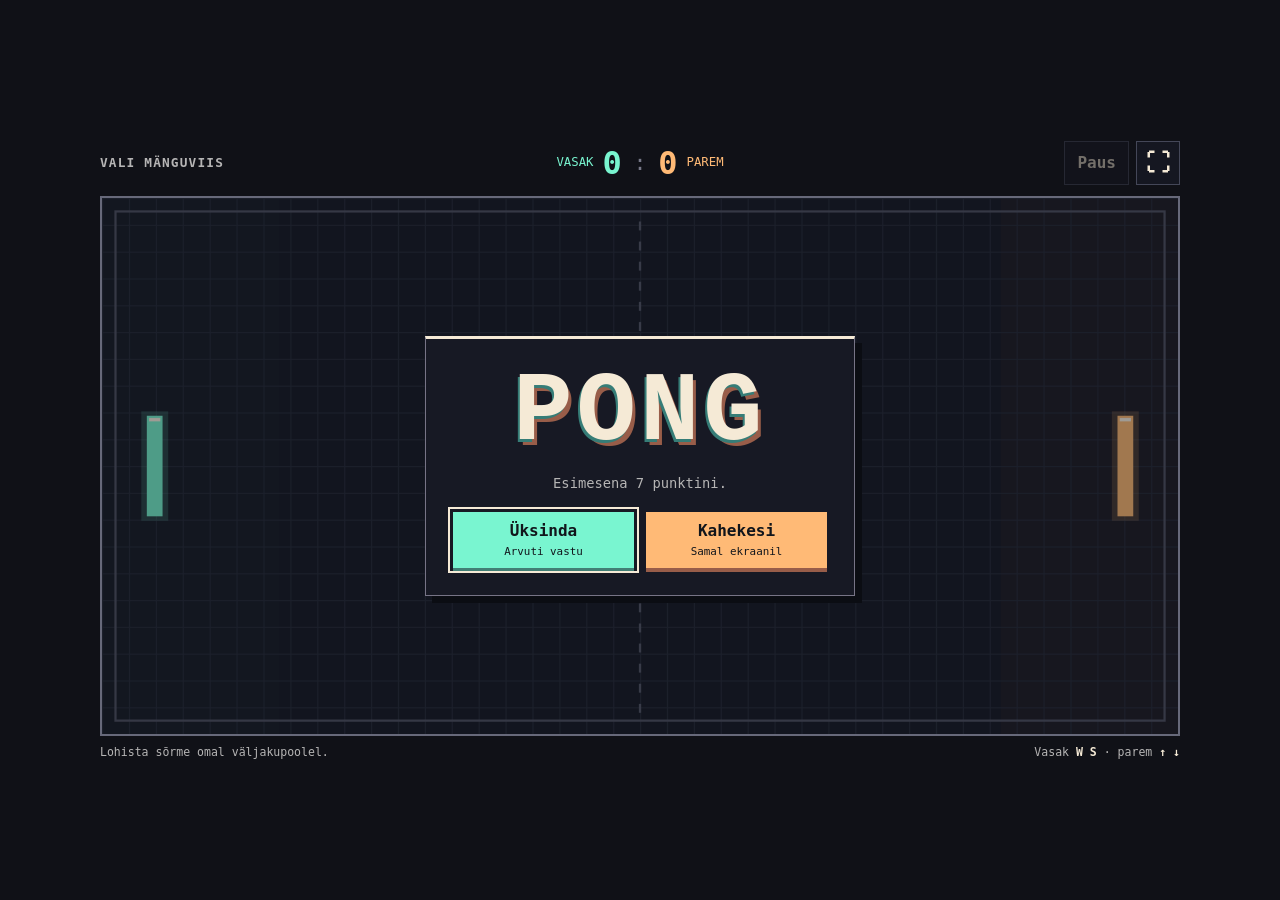
==== index.html @ c4ada500 "Lisa retro Pong ühele ja kahele mängijale" ====
<!doctype html>
<html lang="et">
<head>
  <meta charset="utf-8">
  <meta name="viewport" content="width=device-width, initial-scale=1">
  <meta name="color-scheme" content="dark">
  <title>Pong</title>
  <link rel="stylesheet" href="pong.css">
  <script defer src="pong-engine.js"></script>
  <script defer src="pong.js"></script>
</head>
<body>
  <main class="console">
    <header class="topbar">
      <div class="mode" id="mode-label" aria-live="polite">Vali mänguviis</div>
      <div class="scoreboard" aria-label="Punktiseis" aria-live="polite">
        <div class="score left"><span id="left-label">Vasak</span><strong id="left-score">0</strong></div>
        <span class="score-divider" aria-hidden="true">:</span>
        <div class="score right"><strong id="right-score">0</strong><span id="right-label">Parem</span></div>
      </div>
      <div class="actions">
        <button id="pause" type="button" disabled>Paus</button>
        <button id="fullscreen" type="button" aria-label="Täisekraan" title="Täisekraan">⛶</button>
      </div>
    </header>

    <section class="court" aria-label="Pongi mänguväljak">
      <canvas id="court" width="960" height="480" aria-label="Pall ja kaks reketit"></canvas>
      <div class="overlay" id="menu">
        <div class="panel">
          <h1 class="game-title">PONG</h1>
          <p>Esimesena 7 punktini.</p>
          <div class="choices">
            <button type="button" class="choice primary" id="solo">Üksinda<span>Arvuti vastu</span></button>
            <button type="button" class="choice secondary" id="duo">Kahekesi<span>Samal ekraanil</span></button>
          </div>
        </div>
      </div>
      <div class="overlay" id="paused" hidden>
        <div class="panel compact">
          <h2>Paus</h2>
          <div class="choices">
            <button type="button" class="choice primary" id="resume">Jätka</button>
            <button type="button" class="choice secondary" id="pause-menu">Menüüsse</button>
          </div>
        </div>
      </div>
      <div class="overlay" id="finished" hidden>
        <div class="panel compact">
          <h2 id="winner"></h2>
          <div class="choices">
            <button type="button" class="choice primary" id="replay">Uus mäng</button>
            <button type="button" class="choice secondary" id="end-menu">Menüüsse</button>
          </div>
        </div>
      </div>
      <div id="serve-note" class="serve-note" hidden>Serv</div>
    </section>

    <footer class="controls">
      <span>Lohista sõrme omal väljakupoolel.</span>
      <span id="duo-keys">Vasak <kbd>W</kbd> <kbd>S</kbd> · parem <kbd>↑</kbd> <kbd>↓</kbd></span>
      <span id="solo-keys" hidden><kbd>W</kbd> <kbd>S</kbd> või <kbd>↑</kbd> <kbd>↓</kbd></span>
    </footer>
    <noscript>Pongi mängimiseks luba brauseris JavaScript.</noscript>
  </main>
</body>
</html>
---- pong.css ----
:root {
  color-scheme: dark;
  --paper: #f5ead6;
  --muted: #b6b5b5;
  --cyan: #79f5d0;
  --amber: #ffba76;
  --line: #444758;
  --panel: #151721;
  font: 16px/1.35 ui-monospace, "Cascadia Mono", "DejaVu Sans Mono", monospace;
}

* { box-sizing: border-box; }
[hidden] { display: none !important; }

body {
  display: grid;
  min-height: 100dvh;
  place-items: center;
  margin: 0;
  padding: 12px;
  background: #101117;
  color: var(--paper);
}

.console { width: min(100%, 1080px, max(320px, (100dvh - 116px) * 2)); }

.topbar {
  display: grid;
  grid-template-columns: 1fr auto 1fr;
  align-items: center;
  gap: 12px;
  margin-bottom: 10px;
  min-height: 46px;
}

.mode {
  color: var(--muted);
  font-size: .8rem;
  font-weight: 700;
  text-transform: uppercase;
  letter-spacing: .09em;
}

.scoreboard, .score, .actions { display: flex; align-items: center; }
.scoreboard { gap: 12px; font-variant-numeric: tabular-nums; }
.score { gap: 9px; }
.score.left { color: var(--cyan); }
.score.right { color: var(--amber); }
.score span { font-size: .77rem; text-transform: uppercase; }
.score strong { font-size: 2rem; line-height: 1; }
.score-divider { color: #777888; font-size: 1.3rem; }
.actions { gap: 7px; justify-self: end; }

button {
  min-height: 44px;
  padding: 7px 12px;
  border: 1px solid var(--line);
  border-radius: 0;
  color: var(--paper);
  background: var(--panel);
  font: inherit;
  font-weight: 700;
  cursor: pointer;
  touch-action: manipulation;
}

button:focus-visible { outline: 2px solid var(--paper); outline-offset: 3px; }
button:disabled { opacity: .43; cursor: default; }
button:not(:disabled):active { transform: translateY(2px); }
#fullscreen { min-width: 44px; padding: 0; font-size: 1.5rem; }

.court {
  overflow: hidden;
  position: relative;
  isolation: isolate;
  aspect-ratio: 2;
  border: 2px solid #67697a;
  background: #1a1d29;
}

canvas {
  display: block;
  width: 100%;
  height: 100%;
  touch-action: none;
  user-select: none;
}

.overlay {
  position: absolute;
  inset: 0;
  display: grid;
  place-items: center;
  padding: 12px;
  background: rgb(9 11 17 / .38);
}

.panel {
  width: min(430px, 100%);
  padding: clamp(12px, 3vw, 27px);
  border: 1px solid #777486;
  border-top: 3px solid var(--paper);
  background: #171924;
  box-shadow: 7px 7px 0 #0b0d13;
  text-align: center;
}

.panel h2 {
  margin: 0 0 20px;
  font-size: clamp(19px, 4vw, 34px);
  line-height: 1.1;
}

.game-title {
  margin: 0;
  color: var(--paper);
  font-family: "Courier New", monospace;
  font-size: clamp(37px, 9.5vw, 99px);
  font-weight: 900;
  line-height: .96;
  letter-spacing: .04em;
  text-shadow: -2px 3px 0 #367d77, 3px 6px 0 #985d49;
}

.panel p { margin: 13px 0 20px; color: var(--muted); font-size: .86rem; }
.choices { display: grid; grid-template-columns: 1fr 1fr; gap: 12px; }

.choice {
  padding: 10px 6px;
  border: 0;
  color: #11151b;
  font-size: clamp(.86rem, 2.6vw, 1rem);
  line-height: 1.1;
}

.choice span { display: block; margin-top: 6px; font-size: .68rem; font-weight: 400; }
.choice.primary { background: var(--cyan); box-shadow: 0 4px 0 #427f75; }
.choice.secondary { background: var(--amber); box-shadow: 0 4px 0 #985d49; }

.serve-note {
  position: absolute;
  top: 57%;
  left: 50%;
  transform: translateX(-50%);
  color: var(--paper);
  font-size: .82rem;
  font-weight: 700;
  letter-spacing: .15em;
  text-transform: uppercase;
  pointer-events: none;
}

.controls {
  display: flex;
  flex-wrap: wrap;
  justify-content: space-between;
  gap: 4px 15px;
  margin-top: 9px;
  color: var(--muted);
  font-size: .72rem;
}

kbd { color: var(--paper); font: inherit; font-weight: 700; }

@media (max-width: 560px) {
  .topbar { gap: 4px; }
  .mode { font-size: .62rem; letter-spacing: 0; }
  .scoreboard { gap: 6px; }
  .score span { display: none; }
  .score strong { font-size: 1.6rem; }
  .actions { gap: 4px; }
  #pause { font-size: .75rem; padding-inline: 8px; }
  .panel p { margin: 7px 0 10px; }
  .choice { padding-block: 6px; }
  .choices { gap: 8px; }
}
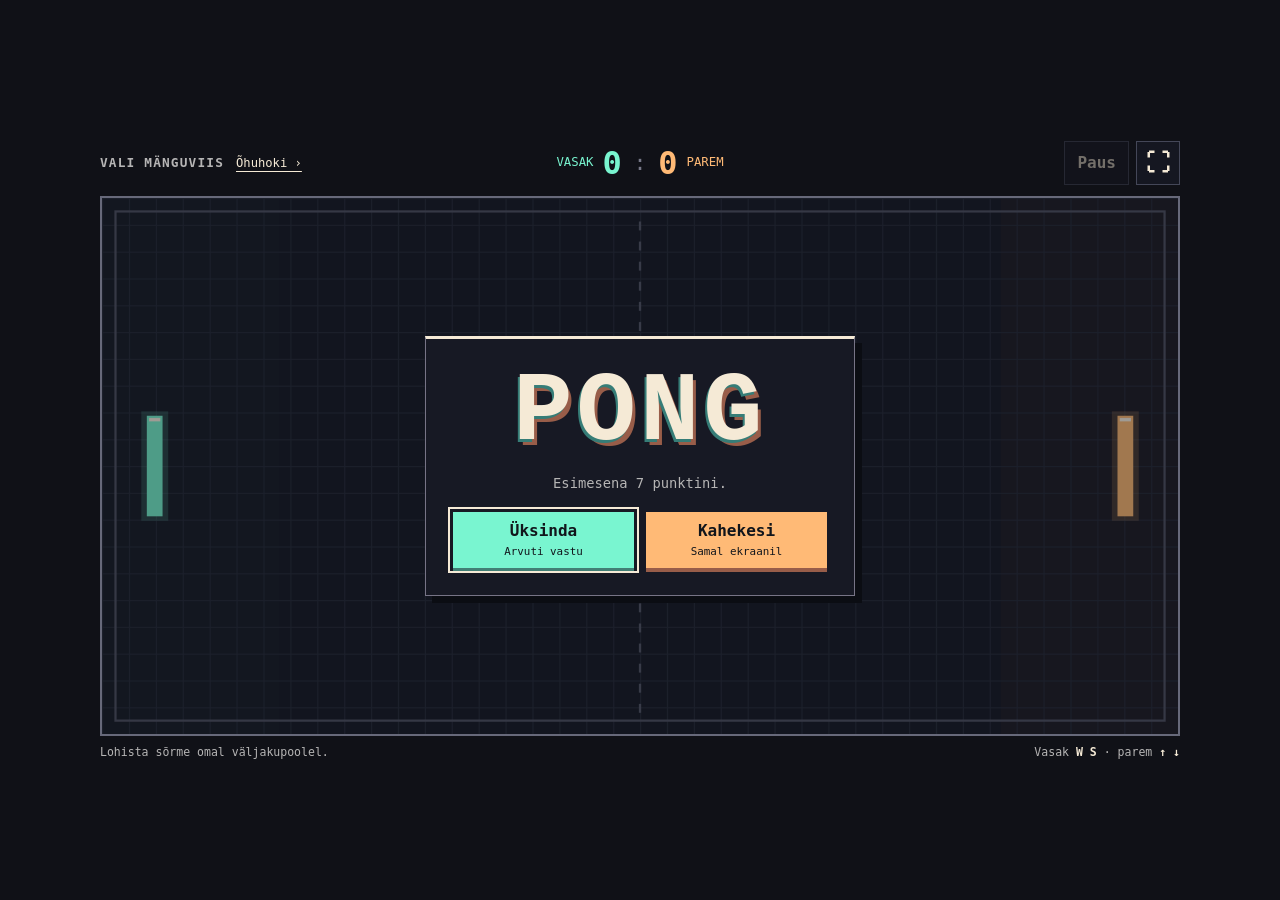
==== commit 8dfa336d: "Lisa neoonstiilis õhuhoki ühele ja kahele mängijale" ====
--- a/index.html
+++ b/index.html
@@ -12,7 +12,10 @@
 <body>
   <main class="console">
     <header class="topbar">
-      <div class="mode" id="mode-label" aria-live="polite">Vali mänguviis</div>
+      <div class="game-nav">
+        <div class="mode" id="mode-label" aria-live="polite">Vali mänguviis</div>
+        <a class="switch-game" href="air-hockey.html">Õhuhoki ›</a>
+      </div>
       <div class="scoreboard" aria-label="Punktiseis" aria-live="polite">
         <div class="score left"><span id="left-label">Vasak</span><strong id="left-score">0</strong></div>
         <span class="score-divider" aria-hidden="true">:</span>
--- a/pong.css
+++ b/pong.css
@@ -137,6 +137,20 @@
 .choice.primary { background: var(--cyan); box-shadow: 0 4px 0 #427f75; }
 .choice.secondary { background: var(--amber); box-shadow: 0 4px 0 #985d49; }
 
+.game-nav { display: flex; align-items: center; flex-wrap: wrap; column-gap: 12px; }
+
+.switch-game {
+  display: inline-grid;
+  place-items: center;
+  min-height: 30px;
+  color: var(--paper);
+  font-size: .76rem;
+  white-space: nowrap;
+  text-underline-offset: .3em;
+}
+
+.switch-game:focus-visible { outline: 2px solid var(--paper); outline-offset: 2px; }
+
 .serve-note {
   position: absolute;
   top: 57%;
@@ -173,4 +187,5 @@
   .panel p { margin: 7px 0 10px; }
   .choice { padding-block: 6px; }
   .choices { gap: 8px; }
+  .switch-game { min-height: 24px; font-size: .69rem; }
 }
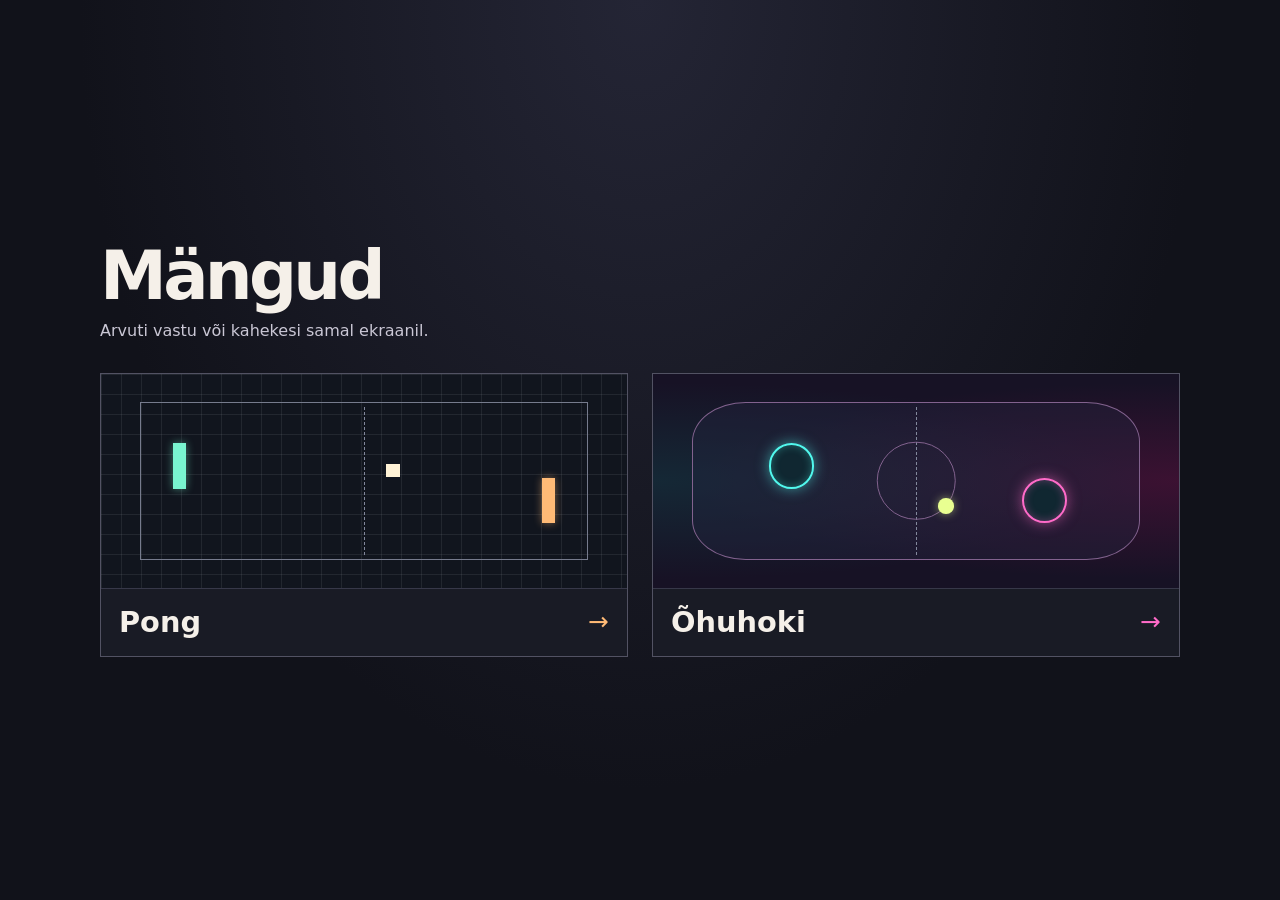
==== commit 73202afd: "Lisa ühine mängude avaleht" ====
--- a/index.html
+++ b/index.html
@@ -4,68 +4,44 @@
   <meta charset="utf-8">
   <meta name="viewport" content="width=device-width, initial-scale=1">
   <meta name="color-scheme" content="dark">
-  <title>Pong</title>
-  <link rel="stylesheet" href="pong.css">
-  <script defer src="pong-engine.js"></script>
-  <script defer src="pong.js"></script>
+  <title>Mängud</title>
+  <link rel="stylesheet" href="games.css">
 </head>
 <body>
-  <main class="console">
-    <header class="topbar">
-      <div class="game-nav">
-        <div class="mode" id="mode-label" aria-live="polite">Vali mänguviis</div>
-        <a class="switch-game" href="air-hockey.html">Õhuhoki ›</a>
-      </div>
-      <div class="scoreboard" aria-label="Punktiseis" aria-live="polite">
-        <div class="score left"><span id="left-label">Vasak</span><strong id="left-score">0</strong></div>
-        <span class="score-divider" aria-hidden="true">:</span>
-        <div class="score right"><strong id="right-score">0</strong><span id="right-label">Parem</span></div>
-      </div>
-      <div class="actions">
-        <button id="pause" type="button" disabled>Paus</button>
-        <button id="fullscreen" type="button" aria-label="Täisekraan" title="Täisekraan">⛶</button>
-      </div>
+  <main class="library">
+    <header>
+      <h1>Mängud</h1>
+      <p>Arvuti vastu või kahekesi samal ekraanil.</p>
     </header>
 
-    <section class="court" aria-label="Pongi mänguväljak">
-      <canvas id="court" width="960" height="480" aria-label="Pall ja kaks reketit"></canvas>
-      <div class="overlay" id="menu">
-        <div class="panel">
-          <h1 class="game-title">PONG</h1>
-          <p>Esimesena 7 punktini.</p>
-          <div class="choices">
-            <button type="button" class="choice primary" id="solo">Üksinda<span>Arvuti vastu</span></button>
-            <button type="button" class="choice secondary" id="duo">Kahekesi<span>Samal ekraanil</span></button>
+    <nav class="game-list" aria-label="Vali mäng">
+      <a class="game-card pong" href="pong.html">
+        <div class="preview" aria-hidden="true">
+          <div class="field">
+            <span class="piece left"></span>
+            <span class="piece right"></span>
+            <span class="ball"></span>
           </div>
         </div>
-      </div>
-      <div class="overlay" id="paused" hidden>
-        <div class="panel compact">
-          <h2>Paus</h2>
-          <div class="choices">
-            <button type="button" class="choice primary" id="resume">Jätka</button>
-            <button type="button" class="choice secondary" id="pause-menu">Menüüsse</button>
+        <div class="card-label">
+          <h2>Pong</h2>
+          <span class="arrow" aria-hidden="true">→</span>
+        </div>
+      </a>
+      <a class="game-card hockey" href="air-hockey.html">
+        <div class="preview" aria-hidden="true">
+          <div class="field">
+            <span class="piece left"></span>
+            <span class="piece right"></span>
+            <span class="ball"></span>
           </div>
         </div>
-      </div>
-      <div class="overlay" id="finished" hidden>
-        <div class="panel compact">
-          <h2 id="winner"></h2>
-          <div class="choices">
-            <button type="button" class="choice primary" id="replay">Uus mäng</button>
-            <button type="button" class="choice secondary" id="end-menu">Menüüsse</button>
-          </div>
+        <div class="card-label">
+          <h2>Õhuhoki</h2>
+          <span class="arrow" aria-hidden="true">→</span>
         </div>
-      </div>
-      <div id="serve-note" class="serve-note" hidden>Serv</div>
-    </section>
-
-    <footer class="controls">
-      <span>Lohista sõrme omal väljakupoolel.</span>
-      <span id="duo-keys">Vasak <kbd>W</kbd> <kbd>S</kbd> · parem <kbd>↑</kbd> <kbd>↓</kbd></span>
-      <span id="solo-keys" hidden><kbd>W</kbd> <kbd>S</kbd> või <kbd>↑</kbd> <kbd>↓</kbd></span>
-    </footer>
-    <noscript>Pongi mängimiseks luba brauseris JavaScript.</noscript>
+      </a>
+    </nav>
   </main>
 </body>
 </html>
--- a/games.css
+++ b/games.css
@@ -0,0 +1,113 @@
+:root {
+  color-scheme: dark;
+  font: 16px/1.35 ui-sans-serif, system-ui, sans-serif;
+  color: #f5f0e9;
+  background: #11121a;
+}
+
+* { box-sizing: border-box; }
+
+body {
+  display: grid;
+  min-height: 100dvh;
+  place-items: center;
+  margin: 0;
+  padding: clamp(18px, 4vw, 40px);
+  background: radial-gradient(ellipse at 50% 0, #242535, transparent 62%);
+}
+
+.library { width: min(100%, 1080px); }
+.library header { margin-bottom: clamp(16px, 3.2vw, 32px); }
+
+h1 {
+  margin: 0;
+  font-size: clamp(2.4rem, 6vw, 4.2rem);
+  line-height: 1;
+  letter-spacing: -.055em;
+}
+
+header p { margin: 9px 0 0; color: #cac7d5; font-size: clamp(.86rem, 2vw, 1rem); }
+
+.game-list {
+  display: grid;
+  grid-template-columns: repeat(auto-fit, minmax(min(100%, 270px), 1fr));
+  gap: clamp(12px, 2.4vw, 24px);
+}
+
+.game-card {
+  display: block;
+  overflow: hidden;
+  border: 1px solid #525263;
+  background: #191b25;
+  color: inherit;
+  text-decoration: none;
+  touch-action: manipulation;
+}
+
+.game-card:hover, .game-card:focus-visible { border-color: var(--accent); }
+.game-card:focus-visible { outline: 2px solid var(--accent); outline-offset: 3px; }
+.game-card:active { background: #262937; }
+.pong { --accent: #ffba76; }
+.hockey { --accent: #ff6bc9; }
+
+.card-label { display: flex; align-items: center; justify-content: space-between; padding: 14px 18px; }
+.card-label h2 { margin: 0; font-size: clamp(1.25rem, 3.4vw, 1.8rem); }
+.arrow { color: var(--accent); font-size: 1.55rem; line-height: 1; }
+
+.preview {
+  display: grid;
+  min-height: 94px;
+  aspect-ratio: 2.45;
+  isolation: isolate;
+  place-items: center;
+  border-bottom: 1px solid #373849;
+  background-color: #11151e;
+  background-image: linear-gradient(90deg, #a3a8b31e 1px, transparent 1px),
+                    linear-gradient(#a3a8b31e 1px, transparent 1px);
+  background-size: 20px 20px;
+}
+
+.field { position: relative; width: 85%; height: 74%; border: 1px solid #767b8d; }
+.field::before { position: absolute; inset: 4px auto 4px 50%; border-left: 1px dashed #83889c; content: ""; }
+.piece, .ball { position: absolute; display: block; }
+.piece.left { top: 26%; left: 7%; }
+.piece.right { right: 7%; bottom: 23%; }
+.ball { top: 39%; left: 55%; }
+
+.pong .piece { width: 3%; height: 29%; background: #79f5d0; box-shadow: 0 0 9px #79f5d078; }
+.pong .piece.right { background: #ffba76; box-shadow: 0 0 9px #ffba7678; }
+.pong .ball { width: 3%; aspect-ratio: 1; background: #fff2d6; }
+
+.hockey .preview {
+  background-color: #171225;
+  background-image: radial-gradient(ellipse at 0 50%, #12424975, transparent 65%),
+                    radial-gradient(ellipse at 100% 50%, #55113b95, transparent 65%);
+  background-size: 100% 100%;
+}
+
+.hockey .field { border-color: #82628e; border-radius: 12% / 25%; background: #2624405c; }
+.hockey .field::after {
+  position: absolute;
+  top: 50%;
+  left: 50%;
+  height: 49%;
+  aspect-ratio: 1;
+  transform: translate(-50%, -50%);
+  border: 1px solid #82628e;
+  border-radius: 50%;
+  content: "";
+}
+
+.hockey .piece {
+  z-index: 1;
+  height: 29%;
+  aspect-ratio: 1;
+  border: 2px solid #51f8ed;
+  border-radius: 50%;
+  background: #102731;
+  box-shadow: 0 0 14px #51f8ed88, inset 0 0 8px #51f8ed50;
+}
+
+.hockey .piece.left { left: 17%; }
+.hockey .piece.right { right: 16%; border-color: #ff6bc9; box-shadow: 0 0 14px #ff6bc987, inset 0 0 8px #ff6bc950; }
+.hockey .ball { z-index: 1; top: 61%; height: 10%; aspect-ratio: 1; border-radius: 50%; background: #e9ff91; box-shadow: 0 0 8px #e9ff9180; }
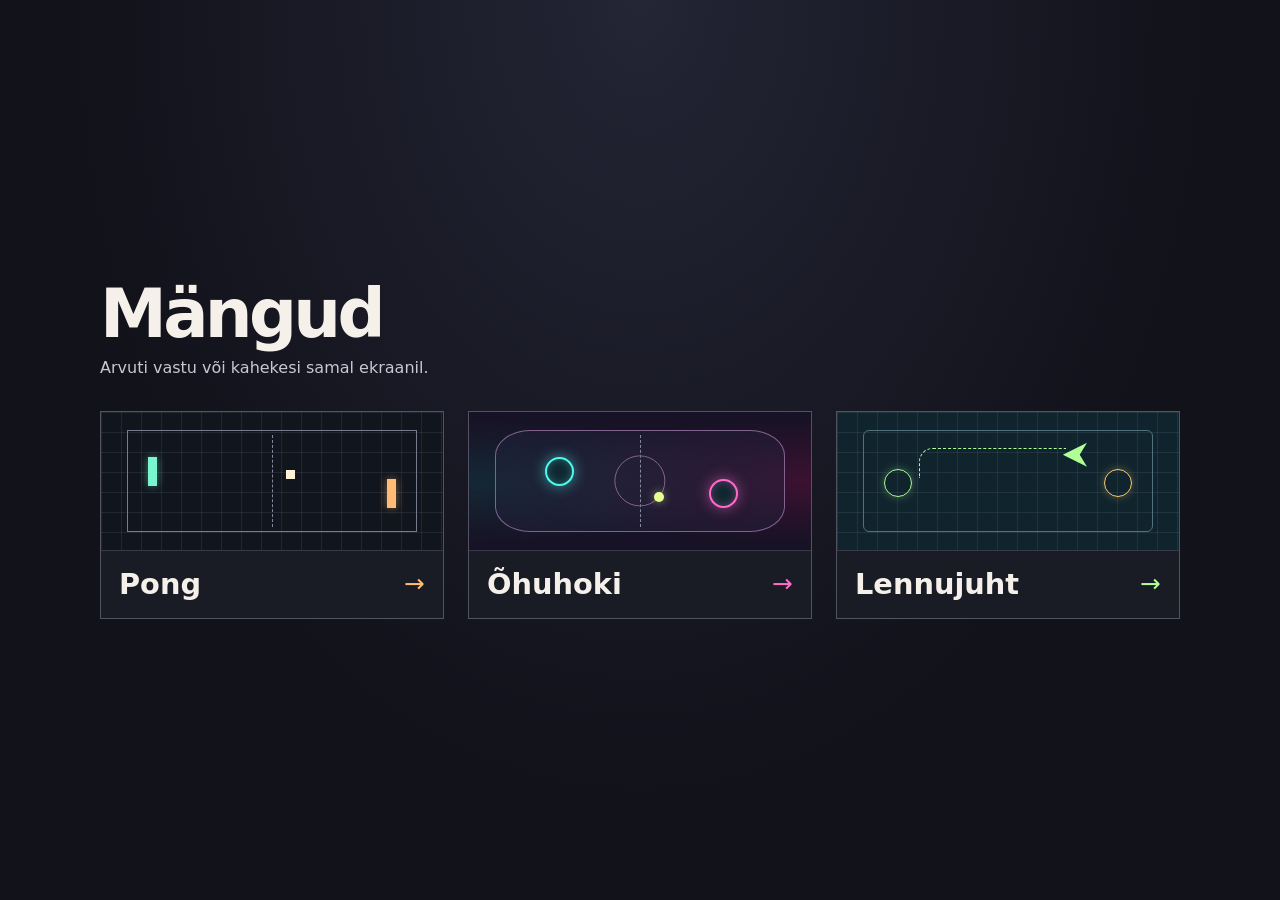
==== commit cf6dbe0a: "Lisa Lennujuhi puutemäng ühele ja kahele mängijale" ====
--- a/index.html
+++ b/index.html
@@ -41,6 +41,20 @@
           <span class="arrow" aria-hidden="true">→</span>
         </div>
       </a>
+      <a class="game-card flight" href="lennujuht.html">
+        <div class="preview" aria-hidden="true">
+          <div class="field">
+            <span class="piece left"></span>
+            <span class="piece right"></span>
+            <span class="flight-route"></span>
+            <span class="ball"></span>
+          </div>
+        </div>
+        <div class="card-label">
+          <h2>Lennujuht</h2>
+          <span class="arrow" aria-hidden="true">→</span>
+        </div>
+      </a>
     </nav>
   </main>
 </body>
--- a/games.css
+++ b/games.css
@@ -111,3 +111,28 @@
 .hockey .piece.left { left: 17%; }
 .hockey .piece.right { right: 16%; border-color: #ff6bc9; box-shadow: 0 0 14px #ff6bc987, inset 0 0 8px #ff6bc950; }
 .hockey .ball { z-index: 1; top: 61%; height: 10%; aspect-ratio: 1; border-radius: 50%; background: #e9ff91; box-shadow: 0 0 8px #e9ff9180; }
+
+.flight { --accent: #affe96; }
+.flight .preview { background-color: #10242d; }
+.flight .field { border: 1px solid #52717c; border-radius: 6px; }
+.flight .field::before { display: none; }
+.flight .piece { top: 38%; height: 28%; aspect-ratio: 1; border: 1px solid #affe96; border-radius: 50%; box-shadow: 0 0 8px #affe9650; }
+.flight .piece.right { border-color: #ffce75; box-shadow: 0 0 8px #ffce7550; }
+.flight-route {
+  position: absolute;
+  top: 17%;
+  left: 19%;
+  width: 51%;
+  height: 30%;
+  border-top: 1px dashed #affe96;
+  border-left: 1px dashed #affe96;
+  border-top-left-radius: 14px;
+}
+.flight .ball { top: 11%; left: 69%; width: 9%; aspect-ratio: 1; background: #affe96; clip-path: polygon(0 50%, 93% 4%, 65% 50%, 93% 96%); }
+
+@media (max-height: 500px) and (min-width: 600px) {
+  body { padding-block: 14px; }
+  .library header { margin-bottom: 16px; }
+  h1 { font-size: clamp(2rem, 8vh, 3rem); }
+  .preview { aspect-ratio: 3; }
+}
